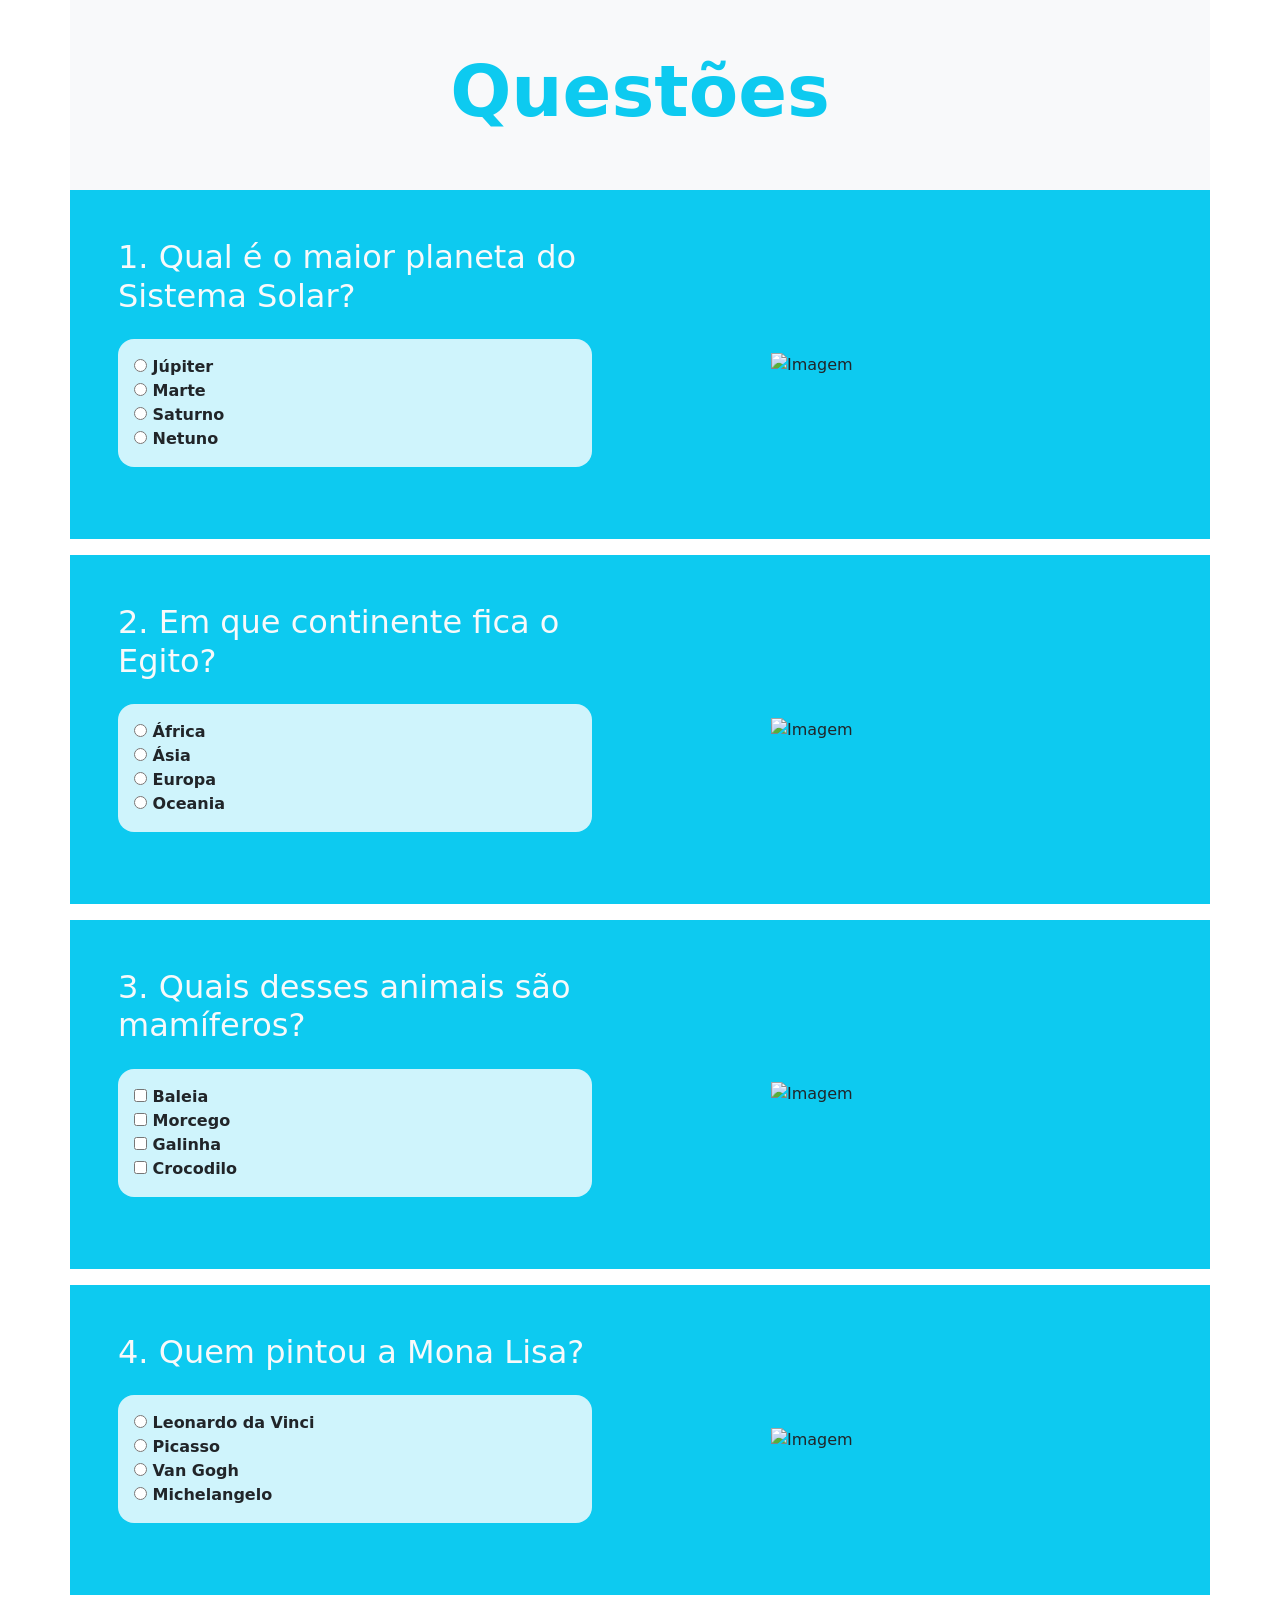
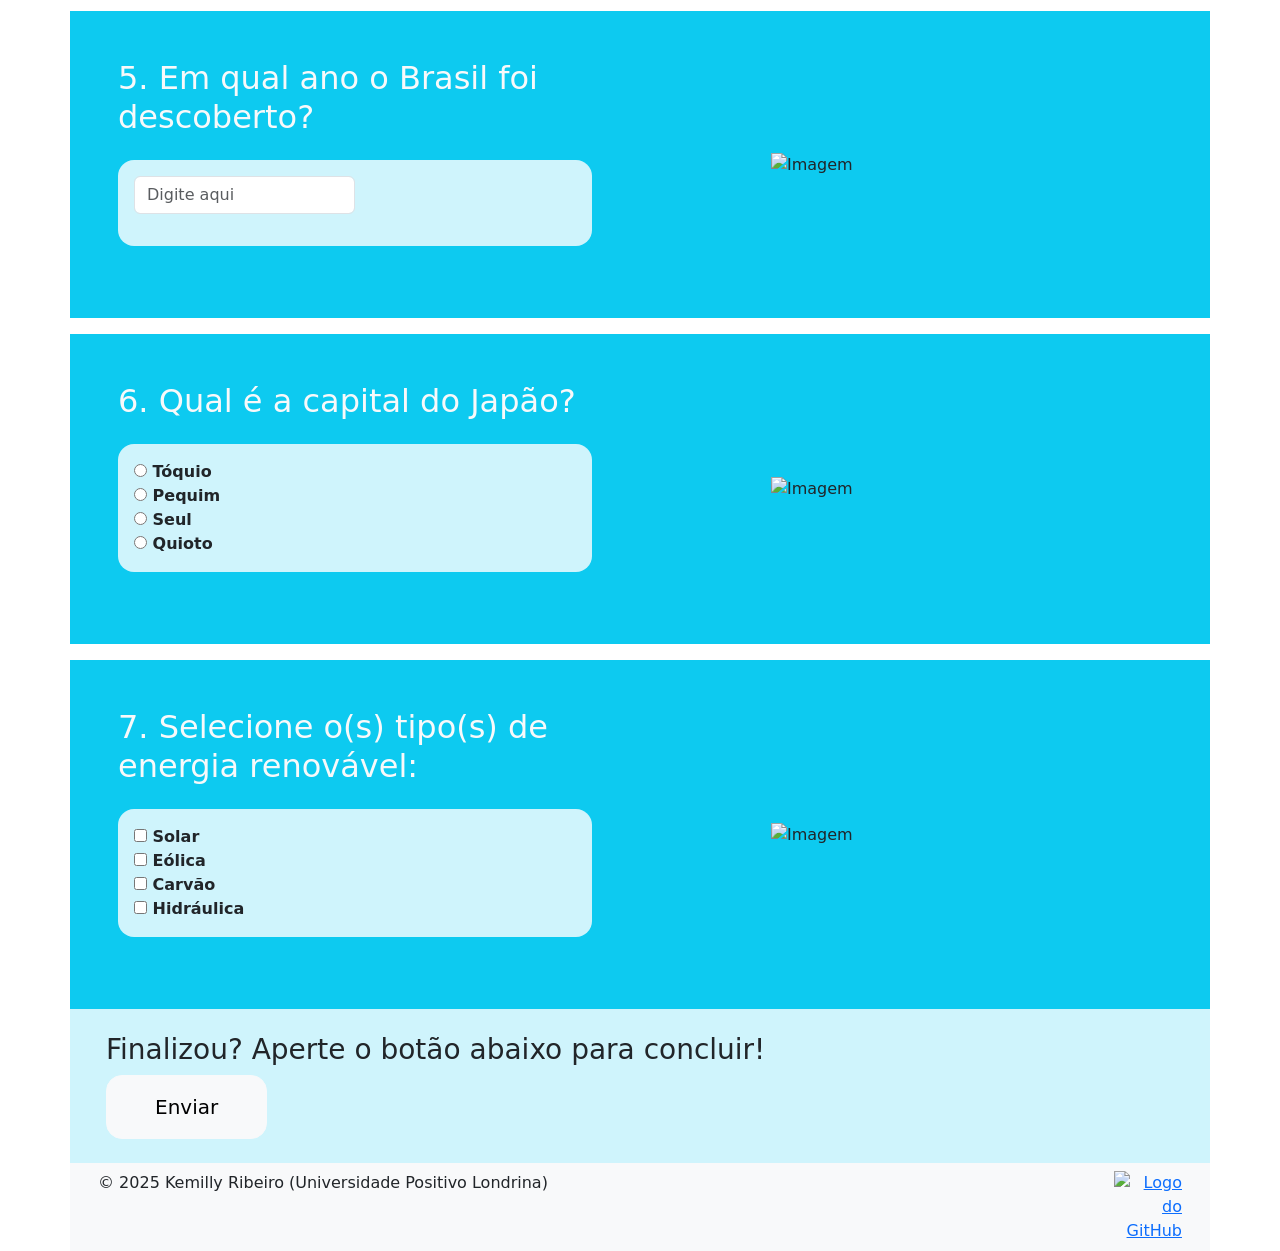
==== docs/1.html @ aaedb96e "Add initial quiz HTML structure and questions" ====
<!DOCTYPE html>
<html lang="pt-BR">
<head>
    <meta charset="UTF-8">
    <meta name="viewport" content="width=device-width, initial-scale=1.0">
    <title>Quiz - Questões</title>
    <link href="https://cdn.jsdelivr.net/npm/bootstrap@5.3.8/dist/css/bootstrap.min.css" rel="stylesheet">
    <link rel="stylesheet" href="/style.css">
</head>
<body>
    <div class="container">
        <header>
            <div class="row">
                <div class="col-md text-center p-5 bg-light text-info">
                    <h1 class="display-2 fw-bold">Questões</h1>
                </div>
            </div>
        </header>

        <main>
            <div class="row mb-3">
                <div class="col-md-6 bg-info p-5">
                    <h2 class="text-light mb-4">1. Qual é o maior planeta do Sistema Solar?</h2>
                    <div class="bg-info-subtle rounded-4 p-3 mb-4 text-dark fw-bold" onchange="checarQ1()">
                        <div>
                            <input type="radio" name="q1" id="q1a" value="jupiter">
                            <label for="q1a" id="label-q1a">Júpiter</label> </div>
                        <div>
                            <input type="radio" name="q1" id="q1b" value="marte">
                            <label for="q1b" id="label-q1b">Marte</label>
                        </div>
                        <div>
                            <input type="radio" name="q1" id="q1c" value="saturno">
                            <label for="q1c" id="label-q1c">Saturno</label>
                        </div>
                        <div>
                            <input type="radio" name="q1" id="q1d" value="netuno">
                            <label for="q1d" id="label-q1d">Netuno</label>
                        </div>
                    </div>
                </div>
                <div class="col-md-6 p-5 bg-info d-flex justify-content-center align-items-center"><img src="/1.png" alt="Imagem" width="65%"></div>
            </div>

            <div class="row mb-3">
                <div class="col-md-6 bg-info p-5">
                    <h2 class="text-light mb-4">2. Em que continente fica o Egito?</h2>
                    <div class="bg-info-subtle rounded-4 p-3 mb-4 text-dark fw-bold" onchange="checarQ2()">
                        <div>
                            <input type="radio" name="q2" id="q2a" value="africa">
                            <label for="q2a" id="label-q2a">África</label>
                        </div>
                        <div>
                            <input type="radio" name="q2" id="q2b" value="asia">
                            <label for="q2b" id="label-q2b">Ásia</label>
                        </div>
                        <div>
                            <input type="radio" name="q2" id="q2c" value="europa">
                            <label for="q2c" id="label-q2c">Europa</label>
                        </div>
                        <div>
                            <input type="radio" name="q2" id="q2d" value="oceania">
                            <label for="q2d" id="label-q2d">Oceania</label>
                        </div>
                    </div>
                </div>
                <div class="col-md-6 p-5 bg-info d-flex justify-content-center align-items-center"><img src="/2.png" alt="Imagem" width="65%"></div>
            </div>

            <div class="row mb-3">
                <div class="col-md-6 bg-info p-5">
                    <h2 class="text-light mb-4">3. Quais desses animais são mamíferos?</h2>
                    <div class="bg-info-subtle rounded-4 p-3 mb-4 text-dark fw-bold">
                        <div>
                            <input type="checkbox" name="q3" id="q3a" value="baleia" onclick="checarCheckbox('q3a', 'correta')">
                            <label for="q3a" id="label-q3a">Baleia</label>
                        </div>
                        <div>
                            <input type="checkbox" name="q3" id="q3b" value="morcego" onclick="checarCheckbox('q3b', 'correta')">
                            <label for="q3b" id="label-q3b">Morcego</label>
                        </div>
                        <div>
                            <input type="checkbox" name="q3" id="q3c" value="galinha" onclick="checarCheckbox('q3c', 'incorreta')">
                            <label for="q3c" id="label-q3c">Galinha</label>
                        </div>
                        <div>
                            <input type="checkbox" name="q3" id="q3d" value="crocodilo" onclick="checarCheckbox('q3d', 'incorreta')">
                            <label for="q3d" id="label-q3d">Crocodilo</label>
                        </div>
                    </div>
                </div>
                <div class="col-md-6 p-5 bg-info d-flex justify-content-center align-items-center"><img src="/3.png" alt="Imagem" width="65%"></div>
            </div>

            <div class="row mb-3">
                <div class="col-md-6 bg-info p-5">
                    <h2 class="text-light mb-4">4. Quem pintou a Mona Lisa?</h2>
                    <div class="bg-info-subtle rounded-4 p-3 mb-4 text-dark fw-bold" onchange="checarQ4()">
                        <div>
                            <input type="radio" name="q4" id="q4a" value="leonardo">
                            <label for="q4a" id="label-q4a">Leonardo da Vinci</label>
                        </div>
                        <div>
                            <input type="radio" name="q4" id="q4b" value="picasso">
                            <label for="q4b" id="label-q4b">Picasso</label>
                        </div>
                        <div>
                            <input type="radio" name="q4" id="q4c" value="vangogh">
                            <label for="q4c" id="label-q4c">Van Gogh</label>
                        </div>
                        <div>
                            <input type="radio" name="q4" id="q4d" value="michelangelo">
                            <label for="q4d" id="label-q4d">Michelangelo</label>
                        </div>
                    </div>
                </div>
                <div class="col-md-6 p-5 bg-info d-flex justify-content-center align-items-center"><img src="/4.png" alt="Imagem" width="65%"></div>
            </div>

            <div class="row mb-3">
                <div class="col-md-6 bg-info p-5">
                    <h2 class="text-light mb-4">5. Em qual ano o Brasil foi descoberto?</h2>
                    <div class="bg-info-subtle rounded-4 p-3 mb-4 text-dark fw-bold">
                        <input type="text" name="q5" id="q5" class="form-control w-50 mb-3" placeholder="Digite aqui">
                    </div>
                </div>
                <div class="col-md-6 p-5 bg-info d-flex justify-content-center align-items-center"><img src="/5.png" alt="Imagem" width="65%"></div>
            </div>

            <div class="row mb-3">
                <div class="col-md-6 bg-info p-5">
                    <h2 class="text-light mb-4">6. Qual é a capital do Japão?</h2>
                    <div class="bg-info-subtle rounded-4 p-3 mb-4 text-dark fw-bold" onchange="checarQ6()">
                        <div>
                            <input type="radio" name="q6" id="q6a" value="toquio">
                            <label for="q6a" id="label-q6a">Tóquio</label>
                        </div>
                        <div>
                            <input type="radio" name="q6" id="q6b" value="pequim">
                            <label for="q6b" id="label-q6b">Pequim</label>
                        </div>
                        <div>
                            <input type="radio" name="q6" id="q6c" value="seul">
                            <label for="q6c" id="label-q6c">Seul</label>
                        </div>
                        <div>
                            <input type="radio" name="q6" id="q6d" value="quioto">
                            <label for="q6d" id="label-q6d">Quioto</label>
                        </div>
                    </div>
                </div>
                <div class="col-md-6 p-5 bg-info d-flex justify-content-center align-items-center"><img src="/6.png" alt="Imagem" width="65%"></div>
            </div>

            <div class="row">
                <div class="col-md-6 bg-info p-5">
                    <h2 class="text-light mb-4">7. Selecione o(s) tipo(s) de energia renovável:</h2>
                    <div class="bg-info-subtle rounded-4 p-3 mb-4 text-dark fw-bold">
                        <div>
                            <input type="checkbox" name="q7" id="q7a" value="solar" onclick="checarCheckbox('q7a', 'correta')">
                            <label for="q7a" id="label-q7a">Solar</label>
                        </div>
                        <div>
                            <input type="checkbox" name="q7" id="q7b" value="eolica" onclick="checarCheckbox('q7b', 'correta')">
                            <label for="q7b" id="label-q7b">Eólica</label>
                        </div>
                        <div>
                            <input type="checkbox" name="q7" id="q7c" value="carvao" onclick="checarCheckbox('q7c', 'incorreta')">
                            <label for="q7c" id="label-q7c">Carvão</label>
                        </div>
                        <div>
                            <input type="checkbox" name="q7" id="q7d" value="hidraulica" onclick="checarCheckbox('q7d', 'correta')">
                            <label for="q7d" id="label-q7d">Hidráulica</label>
                        </div>
                    </div>
                </div>
                <div class="col-md-6 p-5 bg-info d-flex justify-content-center align-items-center"><img src="/7.png" alt="Imagem" width="65%"></div>
            </div>

            <div class="row bg-info-subtle p-4">
                <div class="col-md">
                    <h3>Finalizou? Aperte o botão abaixo para concluir!</h3>
                    <a href="ultima.html" onclick="salvar()">
                        <button class="btn btn-light btn-lg rounded-4 px-5 py-3" type="button">Enviar</button>
                    </a>
                </div>
            </div>
        </main>
        
        <footer>
            <div class="row bg-light py-2 px-3 d-flex">
                <div class="col-md-11 text-dark">
                    &copy; 2025 Kemilly Ribeiro (Universidade Positivo Londrina)
                </div>
                <div class="col-md-1 text-end">
                    <a href="https://github.com/kemillyys" target="_blank">
                        <img src="/logo-github-removebg-preview.png" alt="Logo do GitHub" width="30%">
                    </a>
                </div>
            </div>
        </footer>
    </div>
    
    <script src="/script.js"></script>
</body>
</html>
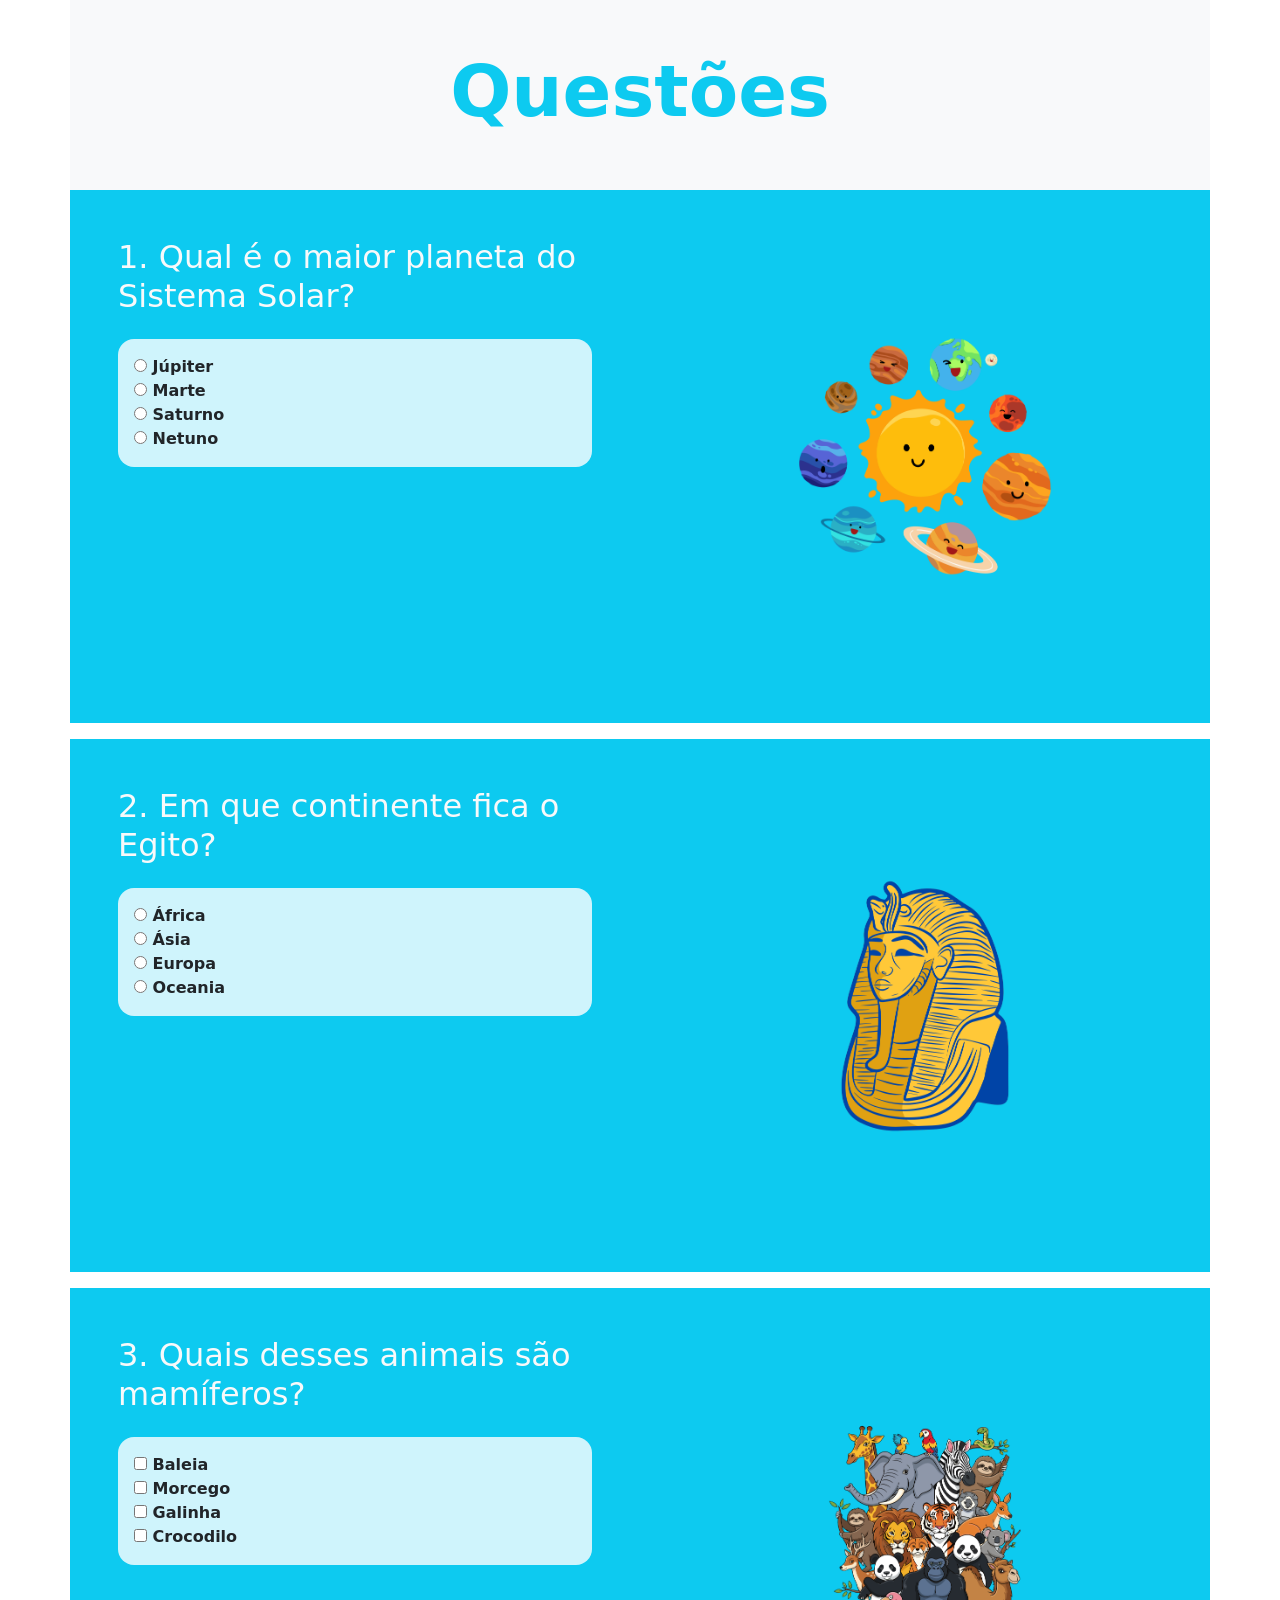
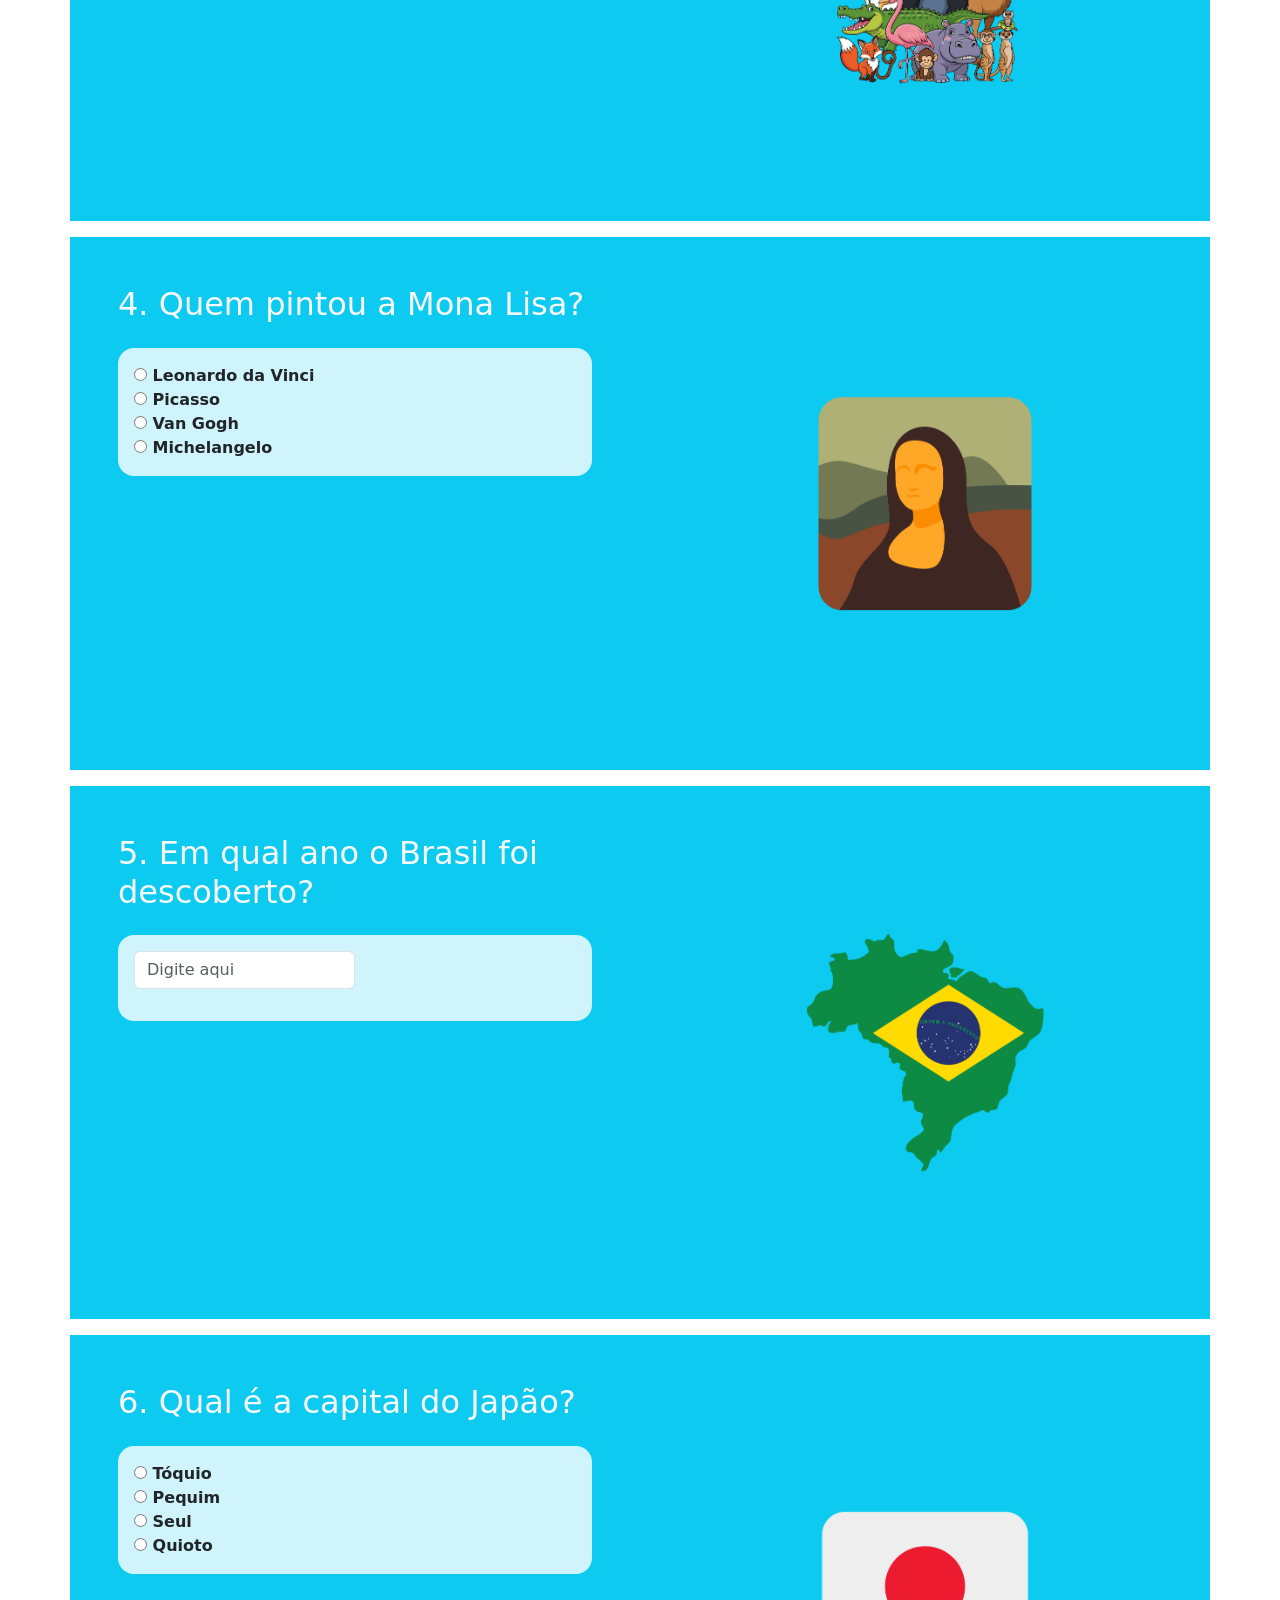
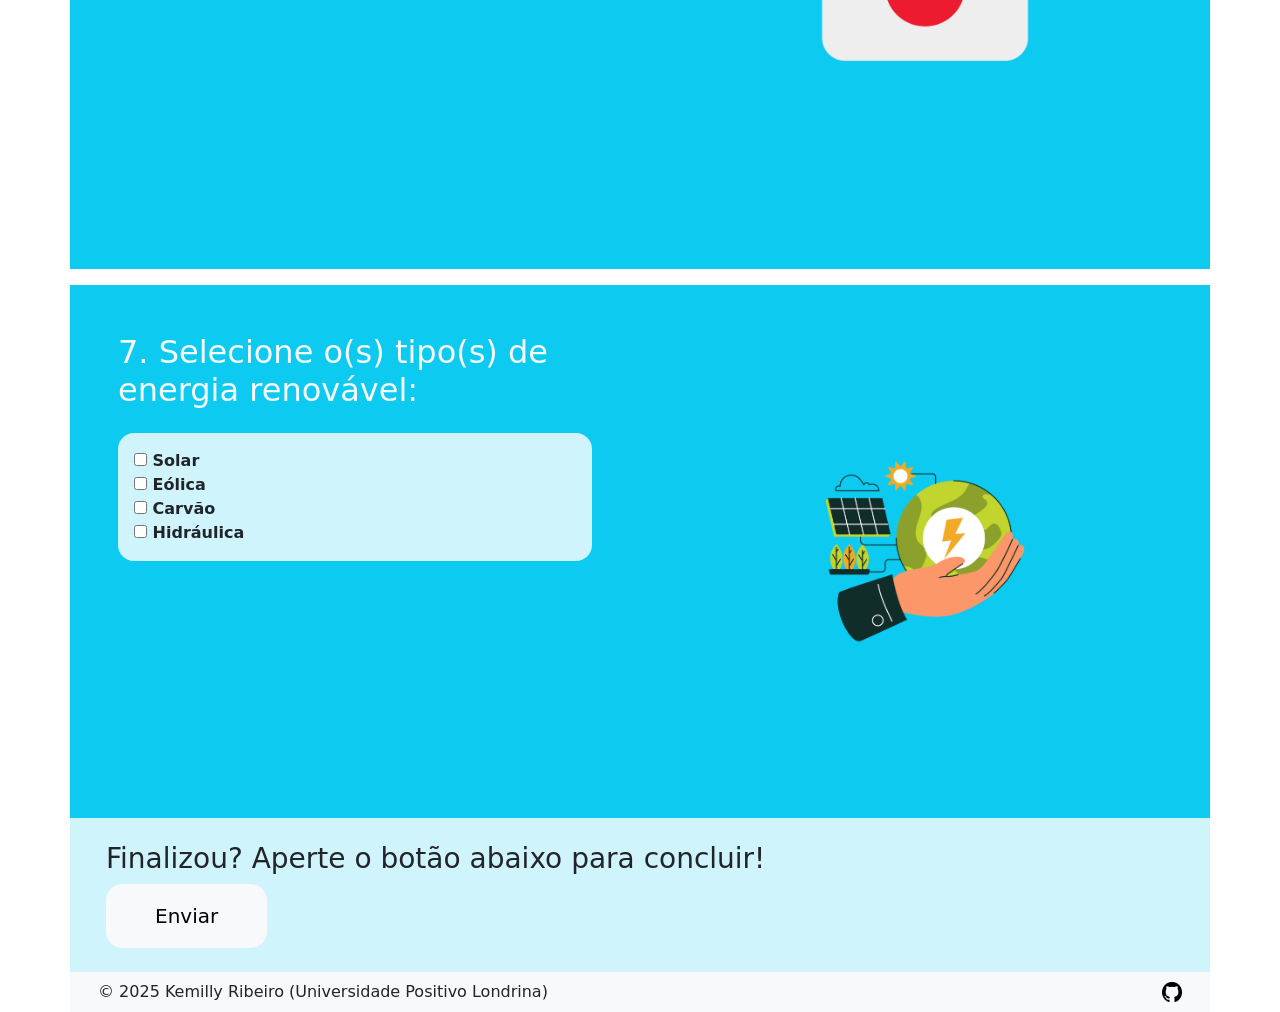
==== commit 075ff00b: "Update 1.html" ====
--- a/docs/1.html
+++ b/docs/1.html
@@ -5,7 +5,7 @@
     <meta name="viewport" content="width=device-width, initial-scale=1.0">
     <title>Quiz - Questões</title>
     <link href="https://cdn.jsdelivr.net/npm/bootstrap@5.3.8/dist/css/bootstrap.min.css" rel="stylesheet">
-    <link rel="stylesheet" href="/style.css">
+    <link rel="stylesheet" href="style.css">
 </head>
 <body>
     <div class="container">
@@ -39,7 +39,7 @@
                         </div>
                     </div>
                 </div>
-                <div class="col-md-6 p-5 bg-info d-flex justify-content-center align-items-center"><img src="/1.png" alt="Imagem" width="65%"></div>
+                <div class="col-md-6 p-5 bg-info d-flex justify-content-center align-items-center"><img src="1.png" alt="Imagem" width="65%"></div>
             </div>
 
             <div class="row mb-3">
@@ -64,7 +64,7 @@
                         </div>
                     </div>
                 </div>
-                <div class="col-md-6 p-5 bg-info d-flex justify-content-center align-items-center"><img src="/2.png" alt="Imagem" width="65%"></div>
+                <div class="col-md-6 p-5 bg-info d-flex justify-content-center align-items-center"><img src="2.png" alt="Imagem" width="65%"></div>
             </div>
 
             <div class="row mb-3">
@@ -89,7 +89,7 @@
                         </div>
                     </div>
                 </div>
-                <div class="col-md-6 p-5 bg-info d-flex justify-content-center align-items-center"><img src="/3.png" alt="Imagem" width="65%"></div>
+                <div class="col-md-6 p-5 bg-info d-flex justify-content-center align-items-center"><img src="3.png" alt="Imagem" width="65%"></div>
             </div>
 
             <div class="row mb-3">
@@ -114,7 +114,7 @@
                         </div>
                     </div>
                 </div>
-                <div class="col-md-6 p-5 bg-info d-flex justify-content-center align-items-center"><img src="/4.png" alt="Imagem" width="65%"></div>
+                <div class="col-md-6 p-5 bg-info d-flex justify-content-center align-items-center"><img src="4.png" alt="Imagem" width="65%"></div>
             </div>
 
             <div class="row mb-3">
@@ -124,7 +124,7 @@
                         <input type="text" name="q5" id="q5" class="form-control w-50 mb-3" placeholder="Digite aqui">
                     </div>
                 </div>
-                <div class="col-md-6 p-5 bg-info d-flex justify-content-center align-items-center"><img src="/5.png" alt="Imagem" width="65%"></div>
+                <div class="col-md-6 p-5 bg-info d-flex justify-content-center align-items-center"><img src="5.png" alt="Imagem" width="65%"></div>
             </div>
 
             <div class="row mb-3">
@@ -149,7 +149,7 @@
                         </div>
                     </div>
                 </div>
-                <div class="col-md-6 p-5 bg-info d-flex justify-content-center align-items-center"><img src="/6.png" alt="Imagem" width="65%"></div>
+                <div class="col-md-6 p-5 bg-info d-flex justify-content-center align-items-center"><img src="6.png" alt="Imagem" width="65%"></div>
             </div>
 
             <div class="row">
@@ -174,7 +174,7 @@
                         </div>
                     </div>
                 </div>
-                <div class="col-md-6 p-5 bg-info d-flex justify-content-center align-items-center"><img src="/7.png" alt="Imagem" width="65%"></div>
+                <div class="col-md-6 p-5 bg-info d-flex justify-content-center align-items-center"><img src="7.png" alt="Imagem" width="65%"></div>
             </div>
 
             <div class="row bg-info-subtle p-4">
@@ -194,13 +194,13 @@
                 </div>
                 <div class="col-md-1 text-end">
                     <a href="https://github.com/kemillyys" target="_blank">
-                        <img src="/logo-github-removebg-preview.png" alt="Logo do GitHub" width="30%">
+                        <img src="logo-github-removebg-preview.png" alt="Logo do GitHub" width="30%">
                     </a>
                 </div>
             </div>
         </footer>
     </div>
     
-    <script src="/script.js"></script>
+    <script src="script.js"></script>
 </body>
 </html>
--- a/docs/style.css
+++ b/docs/style.css
@@ -0,0 +1,15 @@
+.correta {
+  color: #0f5132;
+  font-weight: bold;
+  background-color: #d1e7dd;
+  padding: 5px;
+  border-radius: 5px;
+}
+
+.incorreta {
+  color: #842029;
+  font-weight: bold;
+  background-color: #f8d7da;
+  padding: 5px;
+  border-radius: 5px;
+}
